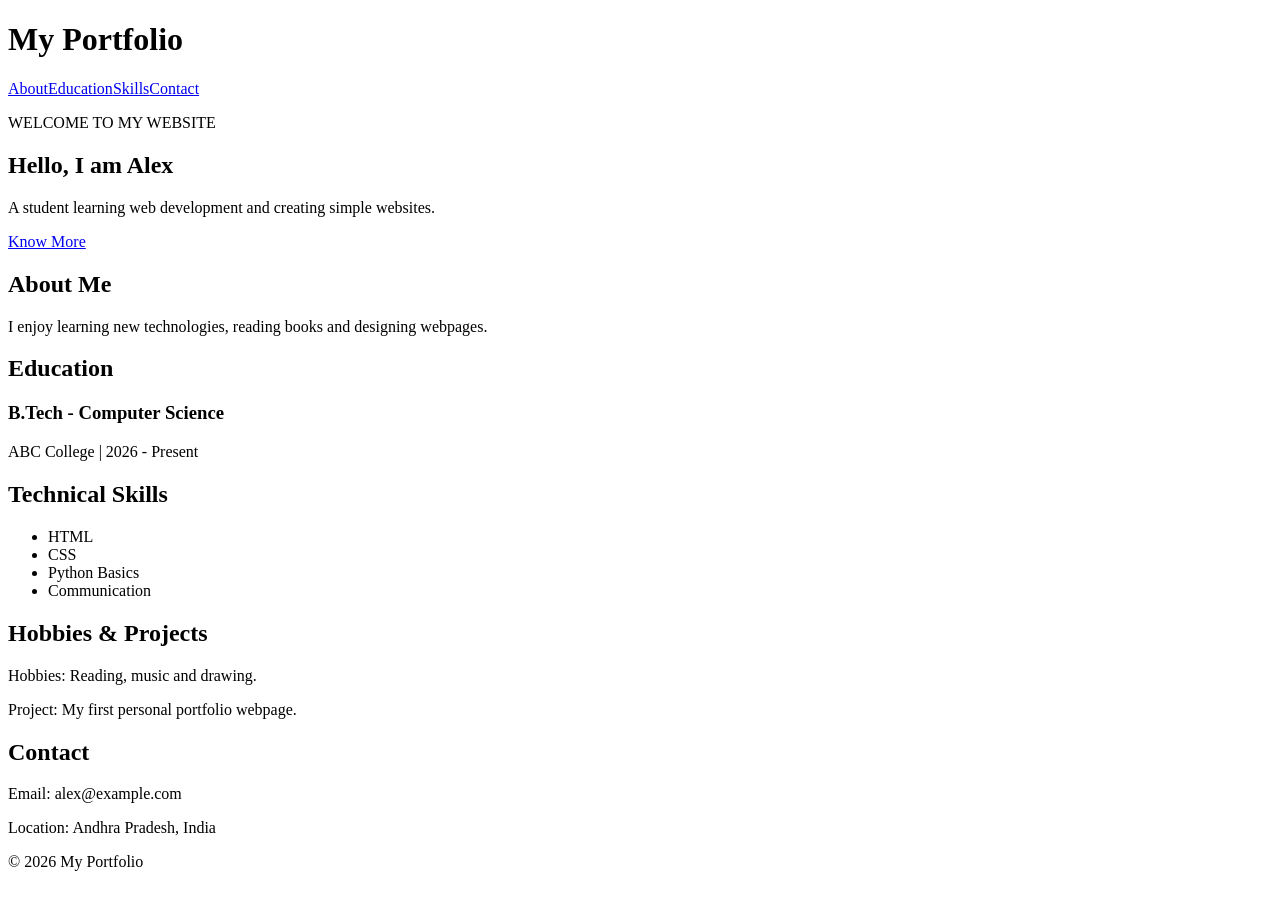
==== WEB-DEVELOPMENT-ABL/01_Personal_Portfolio/index.html @ 11844cdd "Add Web Development ABL case study files" ====
<!DOCTYPE html>
<html lang="en"><head><meta charset="UTF-8"><meta name="viewport" content="width=device-width, initial-scale=1.0"><title>My Portfolio</title><link rel="stylesheet" href="style.css"></head>
<body><header><h1>My Portfolio</h1><nav><a href="#about">About</a><a href="#education">Education</a><a href="#skills">Skills</a><a href="#contact">Contact</a></nav></header>
<main><section class="hero"><p>WELCOME TO MY WEBSITE</p><h2>Hello, I am <span>Alex</span></h2><p>A student learning web development and creating simple websites.</p><a class="button" href="#about">Know More</a></section>
<section id="about"><h2>About Me</h2><p>I enjoy learning new technologies, reading books and designing webpages.</p></section>
<section id="education"><h2>Education</h2><article><h3>B.Tech - Computer Science</h3><p>ABC College | 2026 - Present</p></article></section>
<section id="skills"><h2>Technical Skills</h2><ul><li>HTML</li><li>CSS</li><li>Python Basics</li><li>Communication</li></ul></section>
<section><h2>Hobbies & Projects</h2><p>Hobbies: Reading, music and drawing.</p><p>Project: My first personal portfolio webpage.</p></section>
<section id="contact"><h2>Contact</h2><p>Email: alex@example.com</p><p>Location: Andhra Pradesh, India</p></section></main><footer>© 2026 My Portfolio</footer></body></html>
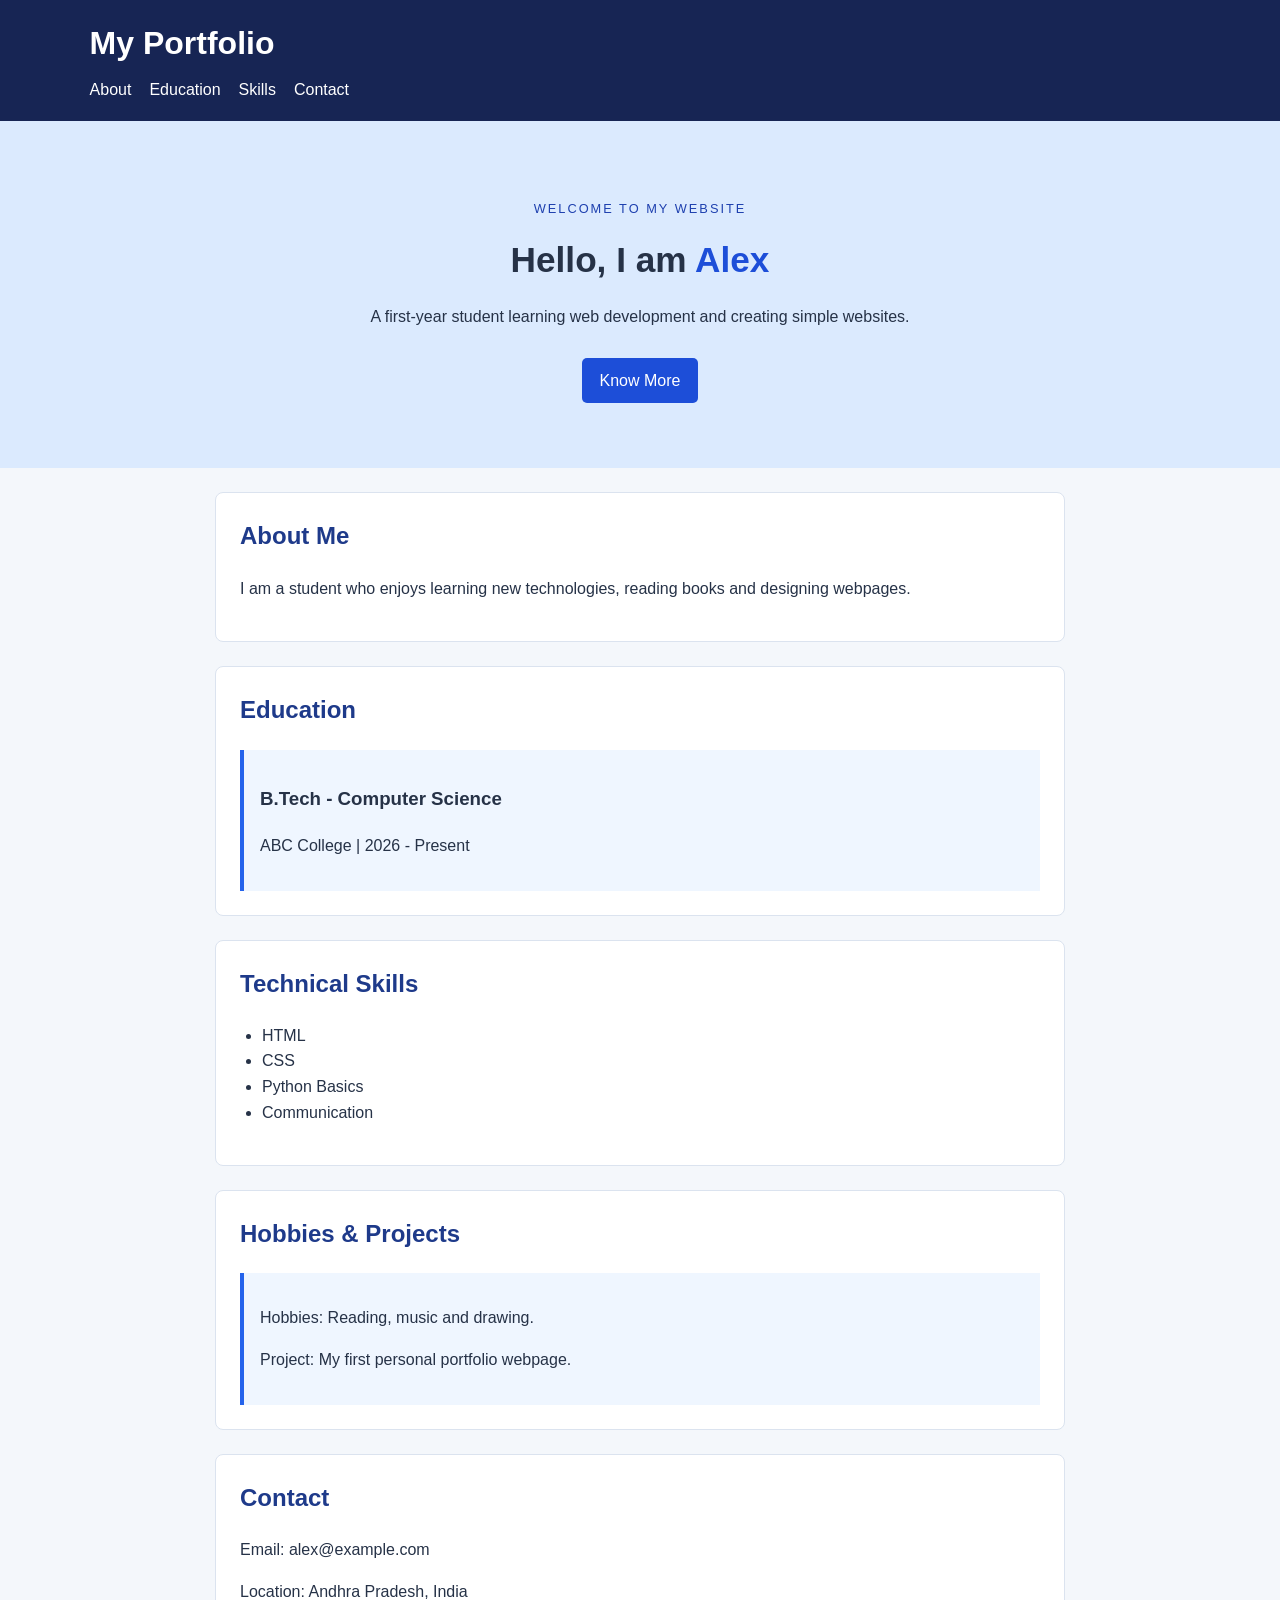
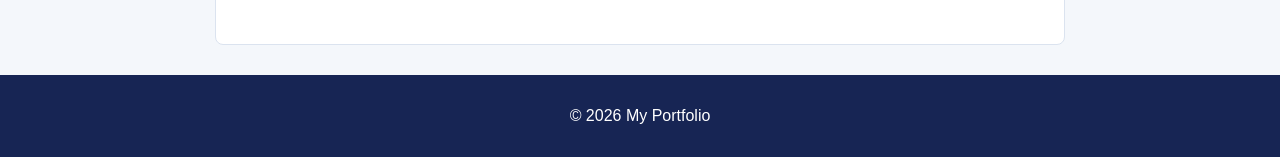
==== commit 50673b10: "Add three Web Development ABL case studies" ====
--- a/WEB-DEVELOPMENT-ABL/01_Personal_Portfolio/index.html
+++ b/WEB-DEVELOPMENT-ABL/01_Personal_Portfolio/index.html
@@ -1,9 +1,29 @@
 <!DOCTYPE html>
-<html lang="en"><head><meta charset="UTF-8"><meta name="viewport" content="width=device-width, initial-scale=1.0"><title>My Portfolio</title><link rel="stylesheet" href="style.css"></head>
-<body><header><h1>My Portfolio</h1><nav><a href="#about">About</a><a href="#education">Education</a><a href="#skills">Skills</a><a href="#contact">Contact</a></nav></header>
-<main><section class="hero"><p>WELCOME TO MY WEBSITE</p><h2>Hello, I am <span>Alex</span></h2><p>A student learning web development and creating simple websites.</p><a class="button" href="#about">Know More</a></section>
-<section id="about"><h2>About Me</h2><p>I enjoy learning new technologies, reading books and designing webpages.</p></section>
-<section id="education"><h2>Education</h2><article><h3>B.Tech - Computer Science</h3><p>ABC College | 2026 - Present</p></article></section>
-<section id="skills"><h2>Technical Skills</h2><ul><li>HTML</li><li>CSS</li><li>Python Basics</li><li>Communication</li></ul></section>
-<section><h2>Hobbies & Projects</h2><p>Hobbies: Reading, music and drawing.</p><p>Project: My first personal portfolio webpage.</p></section>
-<section id="contact"><h2>Contact</h2><p>Email: alex@example.com</p><p>Location: Andhra Pradesh, India</p></section></main><footer>© 2026 My Portfolio</footer></body></html>+<html lang="en">
+<head>
+  <meta charset="UTF-8">
+  <meta name="viewport" content="width=device-width, initial-scale=1.0">
+  <title>My Portfolio</title>
+  <link rel="stylesheet" href="style.css">
+</head>
+<body>
+  <header class="header">
+    <h1>My Portfolio</h1>
+    <nav><a href="#about">About</a><a href="#education">Education</a><a href="#skills">Skills</a><a href="#contact">Contact</a></nav>
+  </header>
+  <main>
+    <section class="hero">
+      <p class="tag">WELCOME TO MY WEBSITE</p>
+      <h2>Hello, I am <span>Alex</span></h2>
+      <p>A first-year student learning web development and creating simple websites.</p>
+      <a class="link-button" href="#about">Know More</a>
+    </section>
+    <section id="about" class="section"><h2>About Me</h2><p>I am a student who enjoys learning new technologies, reading books and designing webpages.</p></section>
+    <section id="education" class="section"><h2>Education</h2><div class="card"><h3>B.Tech - Computer Science</h3><p>ABC College | 2026 - Present</p></div></section>
+    <section id="skills" class="section"><h2>Technical Skills</h2><ul class="skills"><li>HTML</li><li>CSS</li><li>Python Basics</li><li>Communication</li></ul></section>
+    <section class="section"><h2>Hobbies & Projects</h2><div class="card"><p>Hobbies: Reading, music and drawing.</p><p>Project: My first personal portfolio webpage.</p></div></section>
+    <section id="contact" class="section"><h2>Contact</h2><p>Email: alex@example.com</p><p>Location: Andhra Pradesh, India</p></section>
+  </main>
+  <footer><p>© 2026 My Portfolio</p></footer>
+</body>
+</html>
--- a/WEB-DEVELOPMENT-ABL/01_Personal_Portfolio/style.css
+++ b/WEB-DEVELOPMENT-ABL/01_Personal_Portfolio/style.css
@@ -0,0 +1,17 @@
+* { box-sizing: border-box; }
+body { margin: 0; font-family: Arial, sans-serif; color: #263247; background: #f4f7fb; line-height: 1.6; }
+.header { background: #172554; color: white; padding: 18px 7%; }
+.header h1 { margin: 0 0 8px; }
+nav a { color: white; text-decoration: none; margin-right: 18px; }
+nav a:hover { text-decoration: underline; }
+.hero { background: #dbeafe; text-align: center; padding: 65px 8%; }
+.hero h2 { font-size: 2.2rem; margin: 8px 0; }
+.hero span { color: #1d4ed8; }
+.tag { letter-spacing: 2px; color: #1e40af; font-size: .8rem; }
+.link-button { display: inline-block; background: #1d4ed8; color: white; padding: 10px 18px; text-decoration: none; border-radius: 5px; margin-top: 12px; }
+.section { max-width: 850px; margin: 24px auto; padding: 24px; background: white; border: 1px solid #dbe3ef; border-radius: 8px; }
+.section h2 { color: #1e3a8a; margin-top: 0; }
+.card { background: #eff6ff; padding: 16px; border-left: 4px solid #2563eb; }
+.skills { padding-left: 22px; }
+footer { text-align: center; background: #172554; color: white; padding: 12px; margin-top: 30px; }
+@media (max-width: 600px) { .header { padding: 16px 5%; } nav a { display: inline-block; margin: 4px 10px 4px 0; } .hero { padding: 45px 6%; } .hero h2 { font-size: 1.7rem; } .section { margin: 14px; padding: 18px; } }
